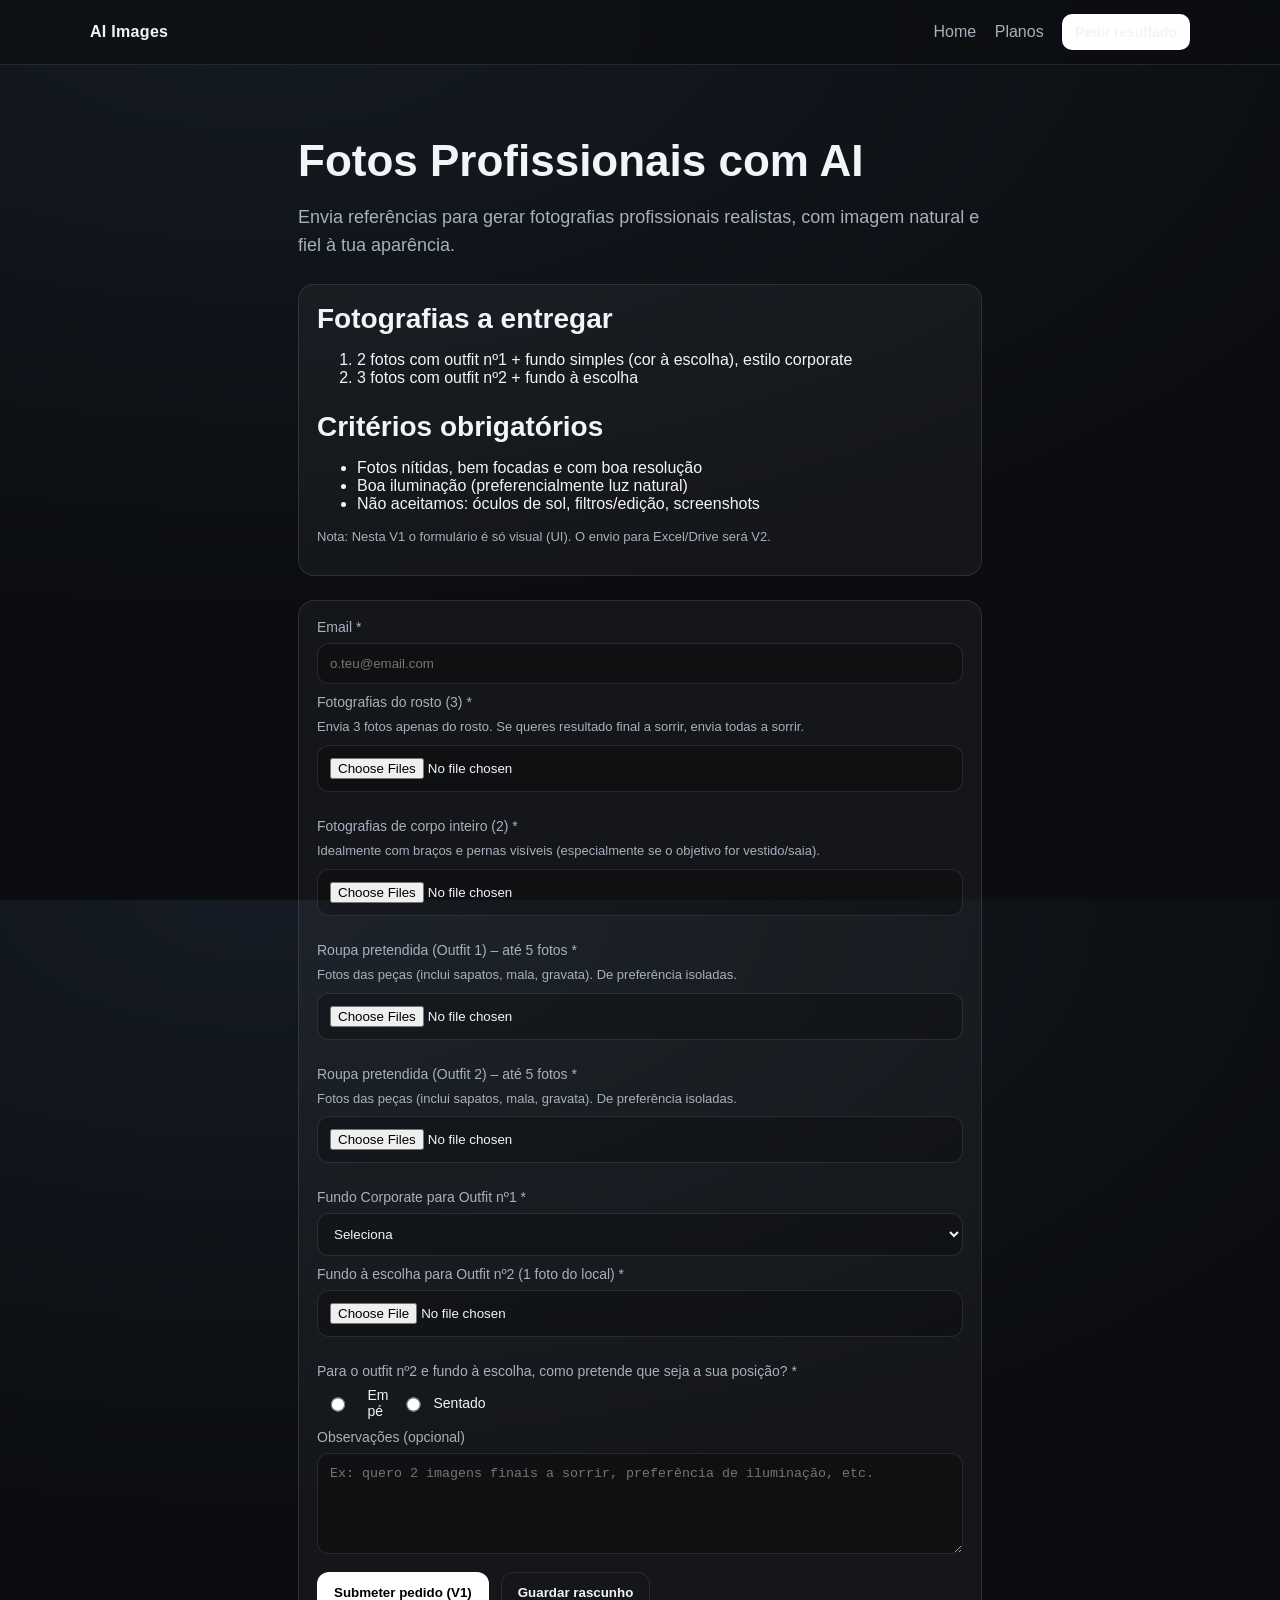
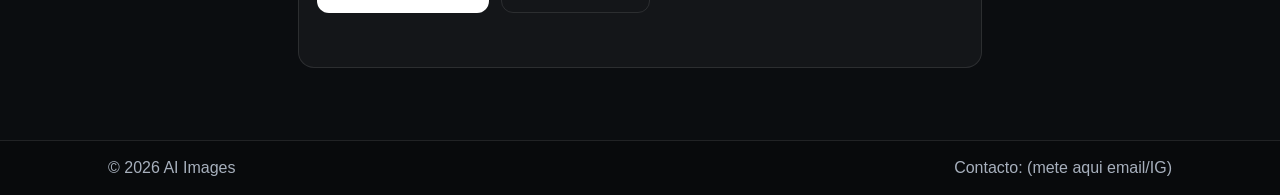
==== form.html @ acca4130 "V1 (UI/UX)" ====
<!DOCTYPE html>
<html lang="pt">
<head>
  <meta charset="UTF-8" />
  <meta name="viewport" content="width=device-width, initial-scale=1"/>
  <title>Pedir Fotografias Profissionais com AI</title>
  <link rel="stylesheet" href="style.css"/>
</head>
<body>

<header class="topbar">
  <div class="container topbar-inner">
    <a class="brand" href="index.html">AI Images</a>
    <nav class="nav">
      <a href="index.html">Home</a>
      <a href="venda.html">Planos</a>
      <a class="btn small" href="form.html" aria-current="page">Pedir resultado</a>
    </nav>
  </div>
</header>

<main class="section">
  <div class="container form-container">

    <h1>Fotos Profissionais com AI</h1>
    <p class="lead">
      Envia referências para gerar fotografias profissionais realistas, com imagem natural e fiel à tua aparência.
    </p>

    <div class="card mt">
      <h2>Fotografias a entregar</h2>
      <ol>
        <li>2 fotos com outfit nº1 + fundo simples (cor à escolha), estilo corporate</li>
        <li>3 fotos com outfit nº2 + fundo à escolha</li>
      </ol>

      <h2 class="mt">Critérios obrigatórios</h2>
      <ul>
        <li>Fotos nítidas, bem focadas e com boa resolução</li>
        <li>Boa iluminação (preferencialmente luz natural)</li>
        <li>Não aceitamos: óculos de sol, filtros/edição, screenshots</li>
      </ul>

      <p class="muted small">
        Nota: Nesta V1 o formulário é só visual (UI). O envio para Excel/Drive será V2.
      </p>
    </div>

    <form id="leadForm" class="nice-form mt">
      <!-- Email -->
      <div class="field">
        <label for="email">Email *</label>
        <input id="email" name="email" type="email" placeholder="o.teu@email.com" required>
      </div>

      <!-- Rosto -->
      <div class="field">
        <label>Fotografias do rosto (3) *</label>
        <p class="hint">
          Envia 3 fotos apenas do rosto. Se queres resultado final a sorrir, envia todas a sorrir.
        </p>
        <input
          id="facePhotos"
          name="facePhotos"
          type="file"
          accept="image/*"
          multiple
          required
          data-min="3"
          data-max="5"
        >
        <div class="previews" id="facePreviews"></div>
      </div>

      <!-- Corpo inteiro -->
      <div class="field">
        <label>Fotografias de corpo inteiro (2) *</label>
        <p class="hint">
          Idealmente com braços e pernas visíveis (especialmente se o objetivo for vestido/saia).
        </p>
        <input
          id="fullBodyPhotos"
          name="fullBodyPhotos"
          type="file"
          accept="image/*"
          multiple
          required
          data-min="2"
          data-max="5"
        >
        <div class="previews" id="fullBodyPreviews"></div>
      </div>

      <!-- Outfit 1 -->
      <div class="field">
        <label>Roupa pretendida (Outfit 1) – até 5 fotos *</label>
        <p class="hint">Fotos das peças (inclui sapatos, mala, gravata). De preferência isoladas.</p>
        <input
          id="outfit1Photos"
          name="outfit1Photos"
          type="file"
          accept="image/*"
          multiple
          required
          data-min="1"
          data-max="5"
        >
        <div class="previews" id="outfit1Previews"></div>
      </div>

      <!-- Outfit 2 -->
      <div class="field">
        <label>Roupa pretendida (Outfit 2) – até 5 fotos *</label>
        <p class="hint">Fotos das peças (inclui sapatos, mala, gravata). De preferência isoladas.</p>
        <input
          id="outfit2Photos"
          name="outfit2Photos"
          type="file"
          accept="image/*"
          multiple
          required
          data-min="1"
          data-max="5"
        >
        <div class="previews" id="outfit2Previews"></div>
      </div>

      <!-- Fundo corporate -->
      <div class="field">
        <label>Fundo Corporate para Outfit nº1 *</label>
        <select id="bg1" name="bg1" required>
          <option value="" selected disabled>Seleciona</option>
          <option>Branco</option>
          <option>Preto</option>
          <option>Cinzento</option>
          <option>Beige</option>
        </select>
      </div>

      <!-- Fundo outfit 2 (1 foto) -->
      <div class="field">
        <label>Fundo à escolha para Outfit nº2 (1 foto do local) *</label>
        <input
          id="bg2Photo"
          name="bg2Photo"
          type="file"
          accept="image/*"
          required
          data-min="1"
          data-max="1"
        >
        <div class="previews" id="bg2Previews"></div>
      </div>

      <!-- Posição -->
      <div class="field">
        <label>Para o outfit nº2 e fundo à escolha, como pretende que seja a sua posição? *</label>
        <div class="radio-row">
          <label class="radio">
            <input type="radio" name="pose" value="Em pé" required>
            <span>Em pé</span>
          </label>
          <label class="radio">
            <input type="radio" name="pose" value="Sentado" required>
            <span>Sentado</span>
          </label>
        </div>
      </div>

      <!-- Observações -->
      <div class="field">
        <label for="notes">Observações (opcional)</label>
        <textarea id="notes" name="notes" rows="5" placeholder="Ex: quero 2 imagens finais a sorrir, preferência de iluminação, etc."></textarea>
      </div>

      <div class="actions">
        <button class="btn" type="submit">Submeter pedido (V1)</button>
        <button class="btn ghost" type="button" id="saveDraft">Guardar rascunho</button>
      </div>

      <p class="muted small" id="formMsg" aria-live="polite"></p>
    </form>

  </div>
</main>

<footer class="footer">
  <div class="container footer-inner">
    <span class="muted">© 2026 AI Images</span>
    <span class="muted">Contacto: (mete aqui email/IG)</span>
  </div>
</footer>

<script src="app.js"></script>
</body>
</html>
---- style.css ----
html, body {
  height: 100%;
}

body {
  min-height: 100vh;
  display: grid;
  grid-template-rows: auto 1fr auto; /* header | main | footer */
}

:root {
    --bg: #0b0d10;
    --card: #12161c;
    --text: #f2f4f8;
    --muted: #a7b0bd;
    --line: rgba(255, 255, 255, 0.10);
    --accent: #ffffff;
}

* {
    box-sizing: border-box;
}

body {
    margin: 0;
    font-family: Arial, sans-serif;
    background: radial-gradient(1200px 600px at 20% 0%, #151b24, var(--bg));
    color: var(--text);
}

.container {
    max-width: 1100px;
    margin: 0 auto;
    padding: 0 18px;
}

.section {
    padding: 72px 0;
}

.section.alt {
    background: rgba(255, 255, 255, 0.03);
    border-top: 1px solid var(--line);
    border-bottom: 1px solid var(--line);
}

.mt {
    margin-top: 24px;
}

.center {
    text-align: center;
}

.topbar {
    position: sticky;
    top: 0;
    backdrop-filter: blur(10px);
    background: rgba(11, 13, 16, 0.65);
    border-bottom: 1px solid var(--line);
    z-index: 10;
}

.topbar-inner {
    display: flex;
    align-items: center;
    justify-content: space-between;
    padding: 14px 0;
}

.brand {
    color: var(--text);
    text-decoration: none;
    font-weight: 700;
    letter-spacing: 0.3px;
}

.nav a {
    color: var(--muted);
    text-decoration: none;
    margin-left: 14px;
}

.nav a[aria-current="page"] {
    color: var(--text);
}

.hero {
        padding: 84px 0 54px;
    position: relative;
}

.hero::before {
    content: "";
    position: absolute;
    width: 600px;
    height: 600px;
    background: radial-gradient(circle, rgba(79, 70, 229, 0.3), transparent 60%);
    top: -200px;
    left: -200px;
    z-index: -1;
}

.hero-grid {
    display: grid;
    grid-template-columns: 1.1fr 0.9fr;
    gap: 24px;
    align-items: center;
}

@media (max-width: 900px) {
    .hero-grid {
        grid-template-columns: 1fr;
    }
}

h1 {
    font-size: 44px;
    line-height: 1.08;
    margin: 0 0 12px;
}

h2 {
    font-size: 28px;
    margin: 0 0 14px;
}

h3 {
    margin: 0 0 8px;
}

.lead {
    color: var(--muted);
    font-size: 18px;
    line-height: 1.6;
}

.muted {
    color: var(--muted);
}

.small {
    font-size: 13px;
}

.cta-row {
    display: flex;
    gap: 12px;
    margin: 18px 0;
    flex-wrap: wrap;
}

.btn {
    display: inline-block;
    padding: 12px 16px;
    border-radius: 12px;
    background: var(--accent);
    color: #000;
    text-decoration: none;
    font-weight: 700;
    border: 1px solid rgba(255, 255, 255, 0.2);
}

.btn.small {
    padding: 9px 12px;
    border-radius: 10px;
    font-size: 14px;
}

.btn.ghost {
    background: transparent;
    color: var(--text);
    border: 1px solid var(--line);
}

.bullets {
    margin: 16px 0 0;
    padding-left: 18px;
    color: var(--muted);
}

.cards {
    display: grid;
    grid-template-columns: repeat(3, 1fr);
    gap: 14px;
    margin-top: 16px;
}

@media (max-width: 900px) {
    .cards {
        grid-template-columns: 1fr;
    }
}

.card {
    background: rgba(255, 255, 255, 0.04);
    border: 1px solid var(--line);
    border-radius: 16px;
    padding: 18px;
}

.video-card {
    background: rgba(255, 255, 255, 0.04);
    border: 1px solid var(--line);
    border-radius: 16px;
    padding: 14px;
}

.video-wrap {
    position: relative;
    padding-top: 56.25%;
    border-radius: 12px;
    overflow: hidden;
    border: 1px solid var(--line);
}

.video-wrap iframe {
    position: absolute;
    inset: 0;
    width: 100%;
    height: 100%;
}

.pricing {
    display: grid;
    grid-template-columns: repeat(3, 1fr);
    gap: 14px;
    margin-top: 18px;
}

@media (max-width: 900px) {
    .pricing {
        grid-template-columns: 1fr;
    }
}

.price-card {
    position: relative;
    background: rgba(255, 255, 255, 0.04);
    border: 1px solid var(--line);
    border-radius: 16px;
    padding: 18px;
}

.price-card.featured {
    background: rgba(255, 255, 255, 0.07);
    border-color: rgba(255, 255, 255, 0.18);
}

.badge {
    position: absolute;
    top: 14px;
    right: 14px;
    font-size: 12px;
    color: #000;
    background: var(--accent);
    padding: 6px 10px;
    border-radius: 999px;
    font-weight: 700;
}

.price {
    font-size: 26px;
    font-weight: 800;
    margin: 8px 0 10px;
}

.form-container {
    max-width: 720px;
}

.nice-form {
    display: flex;
    flex-direction: column;
    gap: 10px;
    background: rgba(255, 255, 255, 0.04);
    border: 1px solid var(--line);
    border-radius: 16px;
    padding: 18px;
}

label {
    color: var(--muted);
    font-size: 14px;
}

input,
textarea {
    width: 100%;
    background: rgba(0, 0, 0, 0.25);
    border: 1px solid var(--line);
    border-radius: 12px;
    padding: 12px;
    color: var(--text);
    outline: none;
}

input:focus,
textarea:focus {
    border-color: rgba(255, 255, 255, 0.25);
}

.footer {
    border-top: 1px solid var(--line);
    padding: 18px 0;
    background: rgba(0, 0, 0, 0.25);
}

.footer-inner {
    display: flex;
    justify-content: space-between;
    gap: 12px;
    flex-wrap: wrap;
}

.field { display: flex; flex-direction: column; gap: 8px; }
.hint { margin: 0; color: var(--muted); font-size: 13px; line-height: 1.45; }

select {
  width: 100%;
  background: rgba(0,0,0,0.25);
  border: 1px solid var(--line);
  border-radius: 12px;
  padding: 12px;
  color: var(--text);
  outline: none;
}

.previews {
  display: grid;
  grid-template-columns: repeat(5, 1fr);
  gap: 10px;
  margin-top: 8px;
}
@media (max-width: 900px) {
  .previews { grid-template-columns: repeat(3, 1fr); }
}

.preview {
  border: 1px solid var(--line);
  border-radius: 12px;
  overflow: hidden;
  background: rgba(255,255,255,0.03);
}
.preview img {
  width: 100%;
  height: 110px;
  object-fit: cover;
  display: block;
}

.radio-row { display: flex; gap: 14px; flex-wrap: wrap; }
.radio { display: flex; align-items: center; gap: 10px; color: var(--text); }
.radio input { transform: scale(1.1); }

.actions { display: flex; gap: 12px; flex-wrap: wrap; margin-top: 8px; }
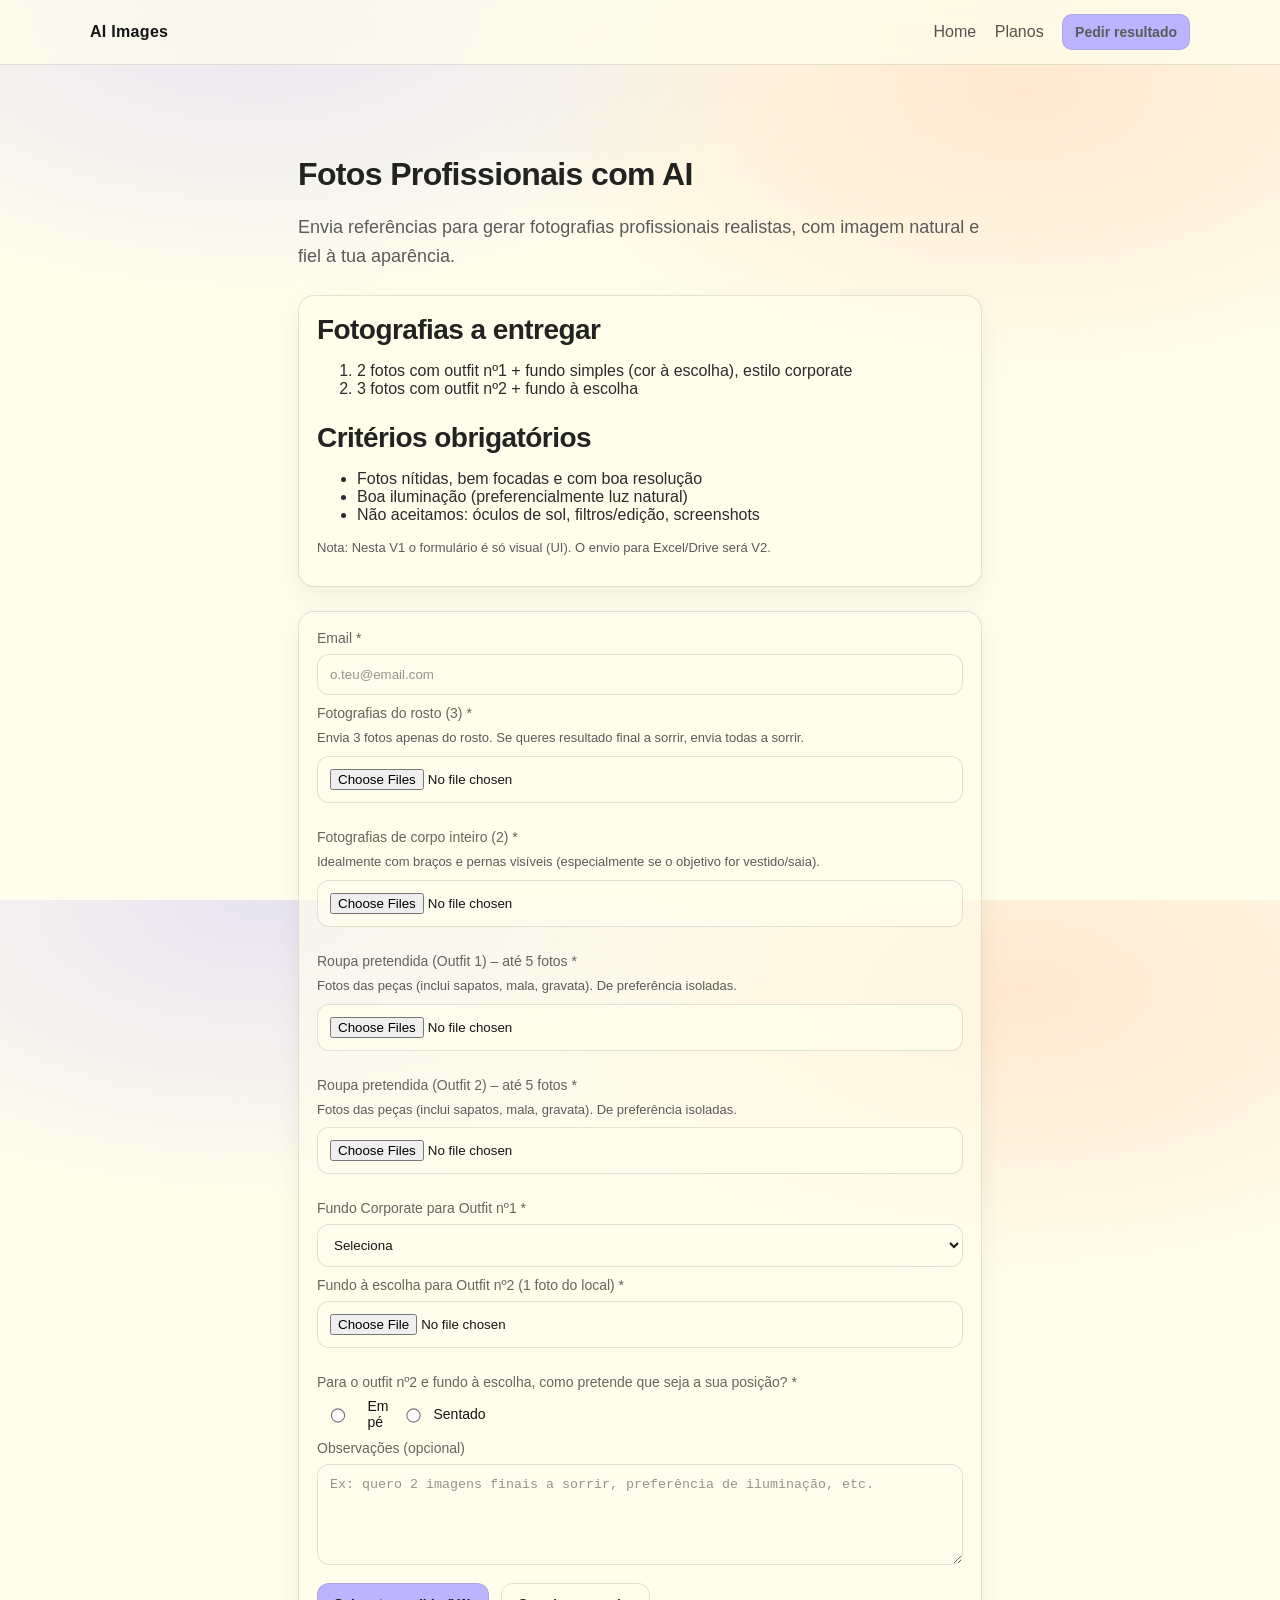
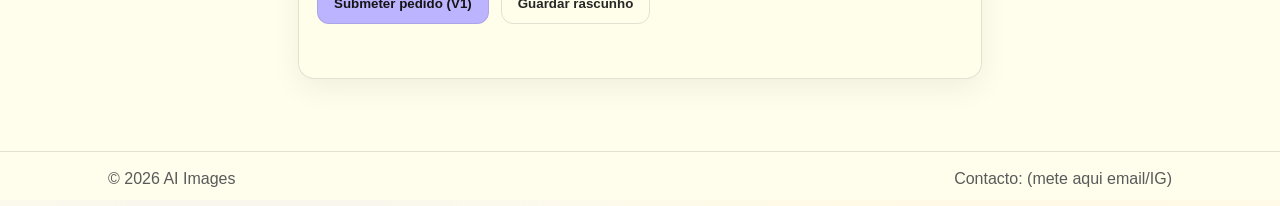
==== commit c96f4291: "V2 (Conexão Sheets)" ====
--- a/form.html
+++ b/form.html
@@ -66,7 +66,7 @@
           accept="image/*"
           multiple
           required
-          data-min="3"
+          data-min="1"
           data-max="5"
         >
         <div class="previews" id="facePreviews"></div>
@@ -85,7 +85,7 @@
           accept="image/*"
           multiple
           required
-          data-min="2"
+          data-min="1"
           data-max="5"
         >
         <div class="previews" id="fullBodyPreviews"></div>
--- a/style.css
+++ b/style.css
@@ -4,6 +4,7 @@
 
 body {
   min-height: 100vh;
+  
   display: grid;
   grid-template-rows: auto 1fr auto; /* header | main | footer */
 }
@@ -114,11 +115,8 @@
     }
 }
 
-h1 {
-    font-size: 44px;
-    line-height: 1.08;
-    margin: 0 0 12px;
-}
+h1{ font-weight: 800; line-height: 1.05; }
+.lead{ line-height: 1.65; }
 
 h2 {
     font-size: 28px;
@@ -353,4 +351,161 @@
 .radio { display: flex; align-items: center; gap: 10px; color: var(--text); }
 .radio input { transform: scale(1.1); }
 
-.actions { display: flex; gap: 12px; flex-wrap: wrap; margin-top: 8px; }+.actions { display: flex; gap: 12px; flex-wrap: wrap; margin-top: 8px; }
+
+/* ===========================
+   PALETTE OVERRIDE (V1)
+   Colar no FIM do style.css
+   =========================== */
+
+:root{
+  --bg: #FFFEEC;          /* Ivory */
+  --card: rgba(20,20,20,0.04);
+  --text: #141414;        /* Night */
+  --muted: rgba(20,20,20,0.65);
+  --line: rgba(20,20,20,0.12);
+
+  --accent: #BCB4FF;      /* Periwinkle (CTA principal) */
+  --accent-2: #E9FC87;    /* Lemon (badges/destaques) */
+  --accent-3: #FFBE98;    /* Peach (hover/realces suaves) */
+}
+
+/* Base */
+html, body { height: 100%; }
+
+body{
+  color: var(--text);
+  background: radial-gradient(900px 500px at 20% 0%, rgba(188,180,255,0.35), transparent 60%),
+              radial-gradient(900px 500px at 80% 10%, rgba(255,190,152,0.35), transparent 60%),
+              var(--bg);
+}
+
+/* Header (mantém sticky, mas mais leve) */
+.topbar{
+  background: rgba(255,254,236,0.72);
+  border-bottom: 1px solid var(--line);
+  backdrop-filter: blur(10px);
+}
+.brand{ color: var(--text); }
+.nav a{ color: rgba(20,20,20,0.75); }
+.nav a:hover{ color: var(--text); }
+.nav a[aria-current="page"]{ color: var(--text); font-weight: 700; }
+
+/* Secções / cards */
+.section.alt{
+  background: rgba(255,190,152,0.25); /* Peach suave */
+  border-top: 1px solid var(--line);
+  border-bottom: 1px solid var(--line);
+}
+
+.card,
+.video-card,
+.price-card,
+.nice-form{
+  background: rgba(255,254,236,0.60);
+  border: 1px solid var(--line);
+  box-shadow: 0 10px 30px rgba(20,20,20,0.06);
+}
+
+/* Títulos e texto */
+.lead{ color: var(--muted); }
+.muted{ color: var(--muted); }
+
+/* Botões */
+.btn{
+  background: var(--accent);   /* Periwinkle */
+  color: var(--text);
+  border: 1px solid rgba(20,20,20,0.10);
+}
+.btn:hover{
+  background: var(--accent-3); /* Peach no hover */
+}
+
+.btn.ghost{
+  background: transparent;
+  color: var(--text);
+  border: 1px solid var(--line);
+}
+.btn.ghost:hover{
+  background: rgba(188,180,255,0.18); /* Periwinkle suave */
+}
+
+/* Inputs */
+input, textarea, select{
+  background: rgba(255,254,236,0.75);
+  color: var(--text);
+  border: 1px solid var(--line);
+}
+input::placeholder, textarea::placeholder{
+  color: rgba(20,20,20,0.45);
+}
+input:focus, textarea:focus, select:focus{
+  border-color: rgba(188,180,255,0.85);
+  box-shadow: 0 0 0 4px rgba(188,180,255,0.25);
+}
+
+/* Badge "Mais escolhido" */
+.badge{
+  background: var(--accent-2); /* Lemon */
+  color: var(--text);
+  border: 1px solid rgba(20,20,20,0.10);
+}
+
+/* Vídeo frame */
+.video-wrap{
+  border: 1px solid var(--line);
+  background: rgba(255,254,236,0.50);
+}
+
+/* Footer */
+.footer{
+  background: rgba(255,254,236,0.70);
+  border-top: 1px solid var(--line);
+}
+
+/* ===== Typography & contrast fix (colar no fim) ===== */
+:root{
+  --ink: #141414;         /* Night */
+  --body: #2B2B2B;        /* texto principal mais suave */
+  --sub: #5A5A5A;         /* texto secundário */
+  --link: #5A54D6;        /* periwinkle mais escuro p/ links */
+}
+
+/* Texto geral */
+body{ color: var(--body); }
+
+/* Títulos mais “premium” */
+h1, h2, h3{
+  color: rgba(20,20,20,0.94);
+  letter-spacing: -0.02em;
+}
+
+/* Parágrafos */
+p, li{ color: var(--body); }
+
+/* Textos “muted” (subtítulos, hints) */
+.lead, .muted, .hint, .small{
+  color: var(--sub) !important;
+}
+
+/* Links */
+a{ color: var(--link); }
+a:hover{ color: #141414; }
+
+/* Ajuste específico para nav (para não ficar lavado) */
+.nav a{
+  color: rgba(20,20,20,0.72);
+}
+.nav a:hover{
+  color: rgba(20,20,20,0.94);
+}
+
+/* Botão ghost: texto mais forte */
+.btn.ghost{
+  color: rgba(20,20,20,0.92);
+}
+
+/* Botões: deixa o texto ligeiramente mais pesado */
+.btn{
+  font-weight: 700;
+}
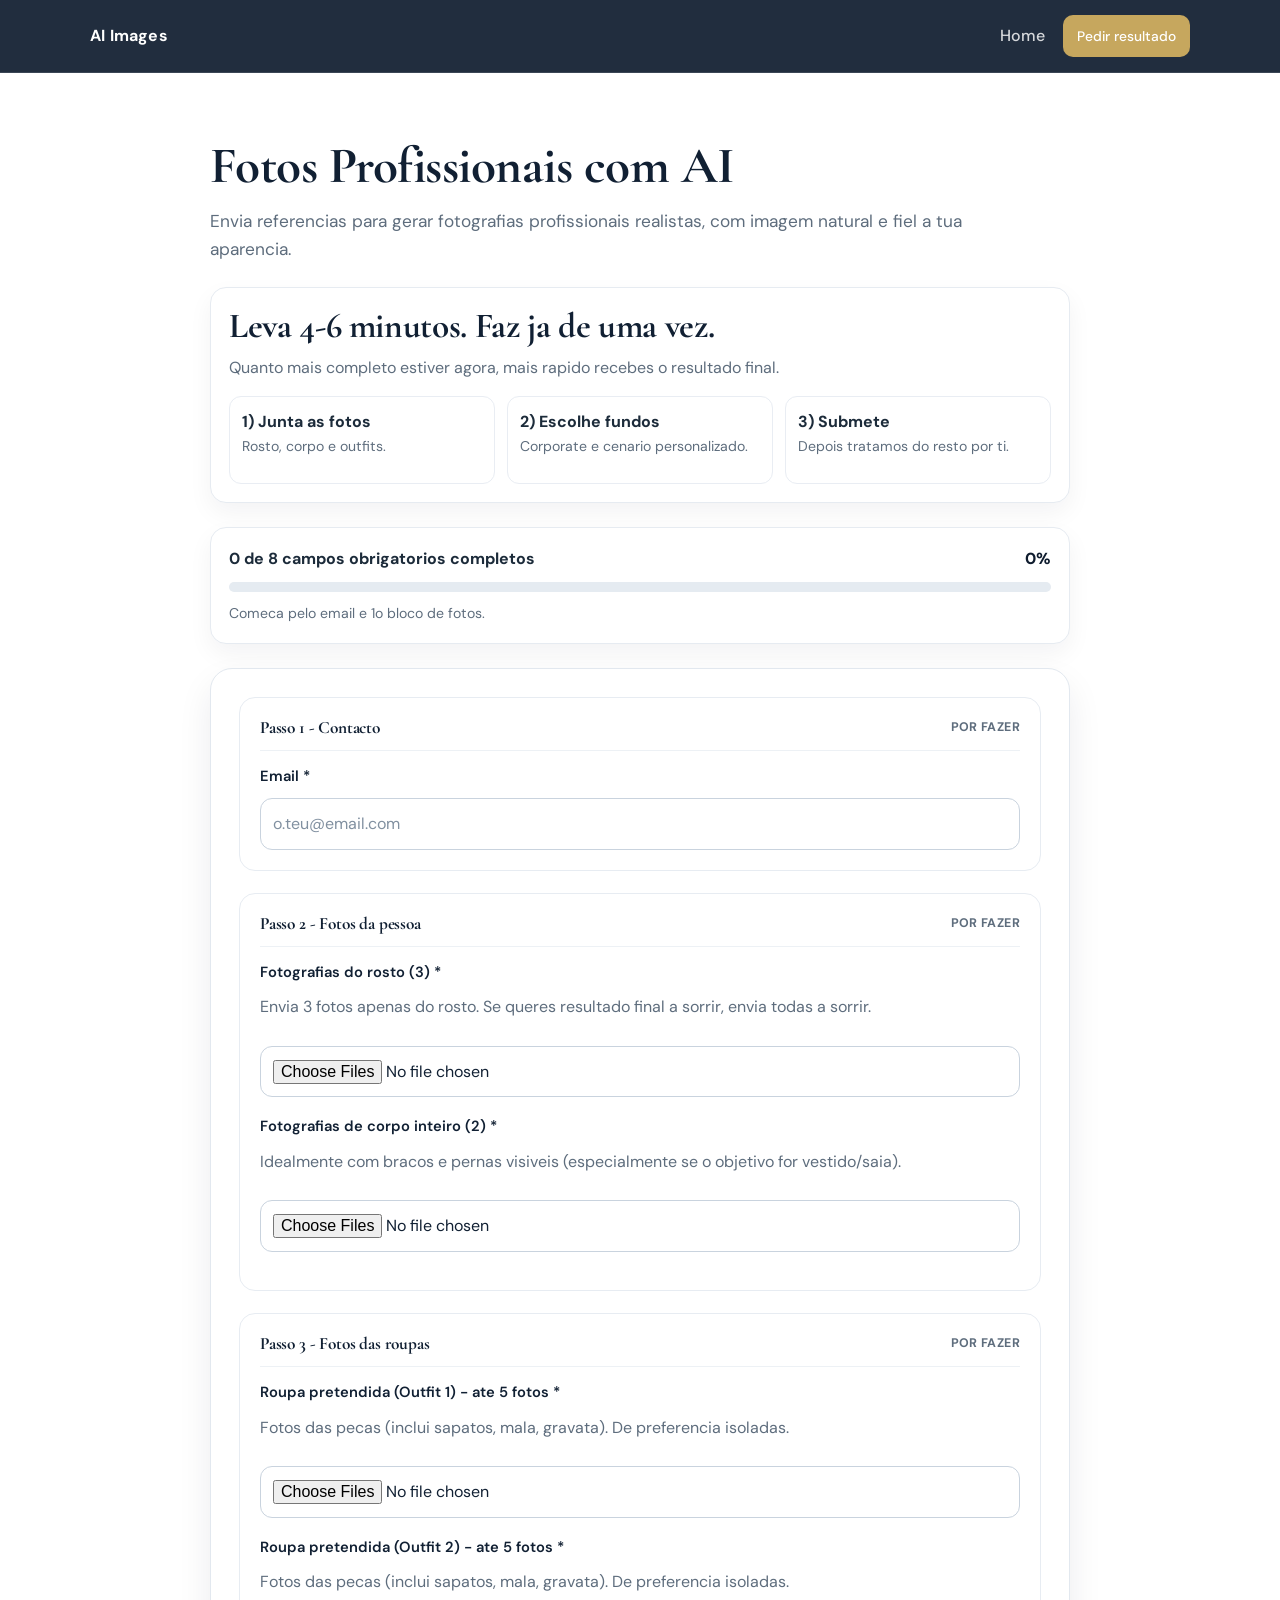
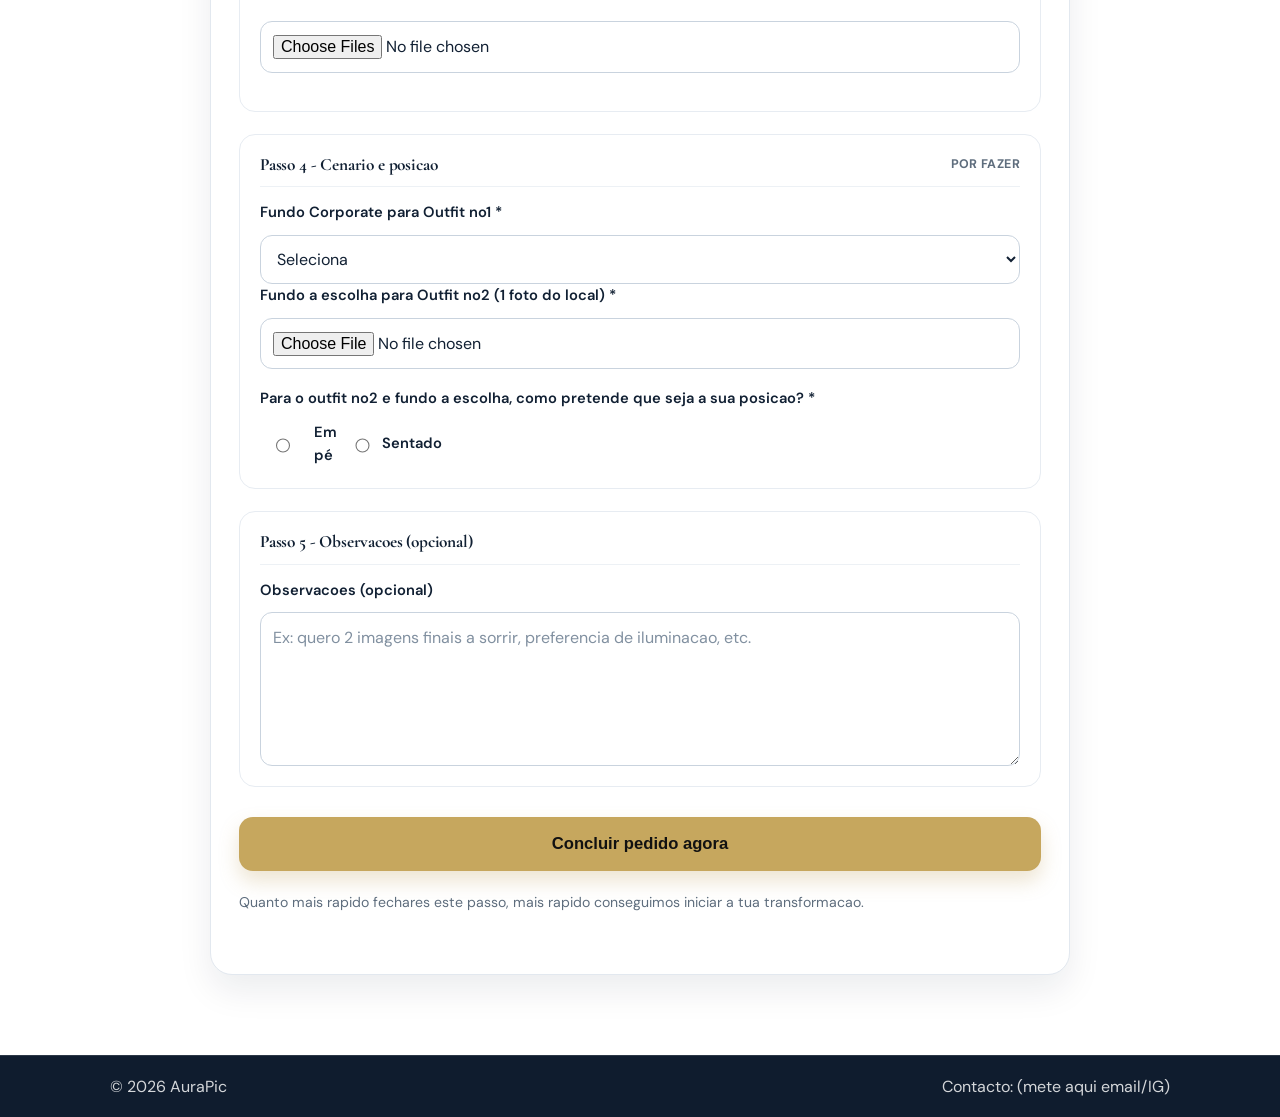
==== commit 4e046ca3: "Algumas alterações no forms" ====
--- a/form.html
+++ b/form.html
@@ -1,4 +1,4 @@
-<!DOCTYPE html>
+﻿<!DOCTYPE html>
 <html lang="pt">
 <head>
   <meta charset="UTF-8" />
@@ -6,14 +6,13 @@
   <title>Pedir Fotografias Profissionais com AI</title>
   <link rel="stylesheet" href="style.css"/>
 </head>
-<body>
+<body class="form-page">
 
 <header class="topbar">
   <div class="container topbar-inner">
     <a class="brand" href="index.html">AI Images</a>
     <nav class="nav">
       <a href="index.html">Home</a>
-      <a href="venda.html">Planos</a>
       <a class="btn small" href="form.html" aria-current="page">Pedir resultado</a>
     </nav>
   </div>
@@ -24,159 +23,196 @@
 
     <h1>Fotos Profissionais com AI</h1>
     <p class="lead">
-      Envia referências para gerar fotografias profissionais realistas, com imagem natural e fiel à tua aparência.
+      Envia referencias para gerar fotografias profissionais realistas, com imagem natural e fiel a tua aparencia.
     </p>
 
-    <div class="card mt">
-      <h2>Fotografias a entregar</h2>
-      <ol>
-        <li>2 fotos com outfit nº1 + fundo simples (cor à escolha), estilo corporate</li>
-        <li>3 fotos com outfit nº2 + fundo à escolha</li>
-      </ol>
-
-      <h2 class="mt">Critérios obrigatórios</h2>
-      <ul>
-        <li>Fotos nítidas, bem focadas e com boa resolução</li>
-        <li>Boa iluminação (preferencialmente luz natural)</li>
-        <li>Não aceitamos: óculos de sol, filtros/edição, screenshots</li>
-      </ul>
-
-      <p class="muted small">
-        Nota: Nesta V1 o formulário é só visual (UI). O envio para Excel/Drive será V2.
+    <div class="card mt quick-start">
+      <h2>Leva 4-6 minutos. Faz ja de uma vez.</h2>
+      <p class="muted">Quanto mais completo estiver agora, mais rapido recebes o resultado final.</p>
+      <div class="quick-start-grid">
+        <div>
+          <strong>1) Junta as fotos</strong>
+          <p class="muted small">Rosto, corpo e outfits.</p>
+        </div>
+        <div>
+          <strong>2) Escolhe fundos</strong>
+          <p class="muted small">Corporate e cenario personalizado.</p>
+        </div>
+        <div>
+          <strong>3) Submete</strong>
+          <p class="muted small">Depois tratamos do resto por ti.</p>
+        </div>
+      </div>
+    </div>
+
+    <div class="card mt progress-card" id="formProgressCard" aria-live="polite">
+      <div class="progress-head">
+        <strong id="progressText">0 de 8 campos obrigatorios completos</strong>
+        <span id="progressPct">0%</span>
+      </div>
+      <div class="progress-track" role="progressbar" aria-valuemin="0" aria-valuemax="100" aria-valuenow="0">
+        <div id="progressFill" class="progress-fill"></div>
+      </div>
+      <p class="muted small" id="progressHint">Comeca pelo email e 1o bloco de fotos.</p>
+    </div>
+
+    <form id="leadForm" class="nice-form mt">
+      <div class="step-card" data-step data-required-keys="email">
+        <div class="step-head">
+          <h3>Passo 1 - Contacto</h3>
+          <span class="step-state">Por fazer</span>
+        </div>
+        <div class="field">
+          <label for="email">Email *</label>
+          <input id="email" name="email" type="email" placeholder="o.teu@email.com" required>
+        </div>
+      </div>
+
+      <div class="step-card" data-step data-required-keys="facePhotos,fullBodyPhotos">
+        <div class="step-head">
+          <h3>Passo 2 - Fotos da pessoa</h3>
+          <span class="step-state">Por fazer</span>
+        </div>
+
+        <div class="field">
+          <label>Fotografias do rosto (3) *</label>
+          <p class="hint">
+            Envia 3 fotos apenas do rosto. Se queres resultado final a sorrir, envia todas a sorrir.
+          </p>
+          <input
+            id="facePhotos"
+            name="facePhotos"
+            type="file"
+            accept="image/*"
+            multiple
+            required
+            data-min="1"
+            data-max="5"
+          >
+          <div class="previews" id="facePreviews"></div>
+        </div>
+
+        <div class="field">
+          <label>Fotografias de corpo inteiro (2) *</label>
+          <p class="hint">
+            Idealmente com bracos e pernas visiveis (especialmente se o objetivo for vestido/saia).
+          </p>
+          <input
+            id="fullBodyPhotos"
+            name="fullBodyPhotos"
+            type="file"
+            accept="image/*"
+            multiple
+            required
+            data-min="1"
+            data-max="5"
+          >
+          <div class="previews" id="fullBodyPreviews"></div>
+        </div>
+      </div>
+
+      <div class="step-card" data-step data-required-keys="outfit1Photos,outfit2Photos">
+        <div class="step-head">
+          <h3>Passo 3 - Fotos das roupas</h3>
+          <span class="step-state">Por fazer</span>
+        </div>
+
+        <div class="field">
+          <label>Roupa pretendida (Outfit 1) - ate 5 fotos *</label>
+          <p class="hint">Fotos das pecas (inclui sapatos, mala, gravata). De preferencia isoladas.</p>
+          <input
+            id="outfit1Photos"
+            name="outfit1Photos"
+            type="file"
+            accept="image/*"
+            multiple
+            required
+            data-min="1"
+            data-max="5"
+          >
+          <div class="previews" id="outfit1Previews"></div>
+        </div>
+
+        <div class="field">
+          <label>Roupa pretendida (Outfit 2) - ate 5 fotos *</label>
+          <p class="hint">Fotos das pecas (inclui sapatos, mala, gravata). De preferencia isoladas.</p>
+          <input
+            id="outfit2Photos"
+            name="outfit2Photos"
+            type="file"
+            accept="image/*"
+            multiple
+            required
+            data-min="1"
+            data-max="5"
+          >
+          <div class="previews" id="outfit2Previews"></div>
+        </div>
+      </div>
+
+      <div class="step-card" data-step data-required-keys="bg1,bg2Photo,pose">
+        <div class="step-head">
+          <h3>Passo 4 - Cenario e posicao</h3>
+          <span class="step-state">Por fazer</span>
+        </div>
+
+        <div class="field">
+          <label>Fundo Corporate para Outfit no1 *</label>
+          <select id="bg1" name="bg1" required>
+            <option value="" selected disabled>Seleciona</option>
+            <option>Branco</option>
+            <option>Preto</option>
+            <option>Cinzento</option>
+            <option>Beige</option>
+          </select>
+        </div>
+
+        <div class="field">
+          <label>Fundo a escolha para Outfit no2 (1 foto do local) *</label>
+          <input
+            id="bg2Photo"
+            name="bg2Photo"
+            type="file"
+            accept="image/*"
+            required
+            data-min="1"
+            data-max="1"
+          >
+          <div class="previews" id="bg2Previews"></div>
+        </div>
+
+        <div class="field">
+          <label>Para o outfit no2 e fundo a escolha, como pretende que seja a sua posicao? *</label>
+          <div class="radio-row">
+            <label class="radio">
+              <input type="radio" name="pose" value="Em pe" required>
+              <span>Em pé</span>
+            </label>
+            <label class="radio">
+              <input type="radio" name="pose" value="Sentado" required>
+              <span>Sentado</span>
+            </label>
+          </div>
+        </div>
+      </div>
+
+      <div class="step-card" data-step data-required-keys="">
+        <div class="step-head">
+          <h3>Passo 5 - Observacoes (opcional)</h3>
+        </div>
+        <div class="field">
+          <label for="notes">Observacoes (opcional)</label>
+          <textarea id="notes" name="notes" rows="5" placeholder="Ex: quero 2 imagens finais a sorrir, preferencia de iluminacao, etc."></textarea>
+        </div>
+      </div>
+
+      <div class="actions">
+        <button class="btn btn-submit" type="submit">Concluir pedido agora</button>
+      </div>
+
+      <p class="muted small anti-lazy-note">
+        Quanto mais rapido fechares este passo, mais rapido conseguimos iniciar a tua transformacao.
       </p>
-    </div>
-
-    <form id="leadForm" class="nice-form mt">
-      <!-- Email -->
-      <div class="field">
-        <label for="email">Email *</label>
-        <input id="email" name="email" type="email" placeholder="o.teu@email.com" required>
-      </div>
-
-      <!-- Rosto -->
-      <div class="field">
-        <label>Fotografias do rosto (3) *</label>
-        <p class="hint">
-          Envia 3 fotos apenas do rosto. Se queres resultado final a sorrir, envia todas a sorrir.
-        </p>
-        <input
-          id="facePhotos"
-          name="facePhotos"
-          type="file"
-          accept="image/*"
-          multiple
-          required
-          data-min="1"
-          data-max="5"
-        >
-        <div class="previews" id="facePreviews"></div>
-      </div>
-
-      <!-- Corpo inteiro -->
-      <div class="field">
-        <label>Fotografias de corpo inteiro (2) *</label>
-        <p class="hint">
-          Idealmente com braços e pernas visíveis (especialmente se o objetivo for vestido/saia).
-        </p>
-        <input
-          id="fullBodyPhotos"
-          name="fullBodyPhotos"
-          type="file"
-          accept="image/*"
-          multiple
-          required
-          data-min="1"
-          data-max="5"
-        >
-        <div class="previews" id="fullBodyPreviews"></div>
-      </div>
-
-      <!-- Outfit 1 -->
-      <div class="field">
-        <label>Roupa pretendida (Outfit 1) – até 5 fotos *</label>
-        <p class="hint">Fotos das peças (inclui sapatos, mala, gravata). De preferência isoladas.</p>
-        <input
-          id="outfit1Photos"
-          name="outfit1Photos"
-          type="file"
-          accept="image/*"
-          multiple
-          required
-          data-min="1"
-          data-max="5"
-        >
-        <div class="previews" id="outfit1Previews"></div>
-      </div>
-
-      <!-- Outfit 2 -->
-      <div class="field">
-        <label>Roupa pretendida (Outfit 2) – até 5 fotos *</label>
-        <p class="hint">Fotos das peças (inclui sapatos, mala, gravata). De preferência isoladas.</p>
-        <input
-          id="outfit2Photos"
-          name="outfit2Photos"
-          type="file"
-          accept="image/*"
-          multiple
-          required
-          data-min="1"
-          data-max="5"
-        >
-        <div class="previews" id="outfit2Previews"></div>
-      </div>
-
-      <!-- Fundo corporate -->
-      <div class="field">
-        <label>Fundo Corporate para Outfit nº1 *</label>
-        <select id="bg1" name="bg1" required>
-          <option value="" selected disabled>Seleciona</option>
-          <option>Branco</option>
-          <option>Preto</option>
-          <option>Cinzento</option>
-          <option>Beige</option>
-        </select>
-      </div>
-
-      <!-- Fundo outfit 2 (1 foto) -->
-      <div class="field">
-        <label>Fundo à escolha para Outfit nº2 (1 foto do local) *</label>
-        <input
-          id="bg2Photo"
-          name="bg2Photo"
-          type="file"
-          accept="image/*"
-          required
-          data-min="1"
-          data-max="1"
-        >
-        <div class="previews" id="bg2Previews"></div>
-      </div>
-
-      <!-- Posição -->
-      <div class="field">
-        <label>Para o outfit nº2 e fundo à escolha, como pretende que seja a sua posição? *</label>
-        <div class="radio-row">
-          <label class="radio">
-            <input type="radio" name="pose" value="Em pé" required>
-            <span>Em pé</span>
-          </label>
-          <label class="radio">
-            <input type="radio" name="pose" value="Sentado" required>
-            <span>Sentado</span>
-          </label>
-        </div>
-      </div>
-
-      <!-- Observações -->
-      <div class="field">
-        <label for="notes">Observações (opcional)</label>
-        <textarea id="notes" name="notes" rows="5" placeholder="Ex: quero 2 imagens finais a sorrir, preferência de iluminação, etc."></textarea>
-      </div>
-
-      <div class="actions">
-        <button class="btn" type="submit">Submeter pedido (V1)</button>
-        <button class="btn ghost" type="button" id="saveDraft">Guardar rascunho</button>
-      </div>
 
       <p class="muted small" id="formMsg" aria-live="polite"></p>
     </form>
@@ -186,11 +222,11 @@
 
 <footer class="footer">
   <div class="container footer-inner">
-    <span class="muted">© 2026 AI Images</span>
+    <span class="muted">&copy; 2026 AuraPic</span>
     <span class="muted">Contacto: (mete aqui email/IG)</span>
   </div>
 </footer>
 
 <script src="app.js"></script>
 </body>
-</html>+</html>
--- a/style.css
+++ b/style.css
@@ -1,327 +1,409 @@
-html, body {
+﻿@import url("https://fonts.googleapis.com/css2?family=DM+Sans:wght@400;500;700;800&family=Cormorant+Garamond:wght@600;700&display=swap");
+
+:root {
+  --navy-900: #0F1C2E;
+  --navy-800: #13243A;
+  --navy-700: #1D3655;
+
+  --gold-500: #C6A75E;
+  --gold-600: #B8974F;
+
+  --white: #FFFFFF;
+  --off-white: #F8F8F6;
+  --ink: #112033;
+  --text: #1C2B3A;
+  --muted: #5E6D7D;
+  --line: #D9E0E7;
+
+  --radius-lg: 16px;
+  --radius-md: 12px;
+  --shadow-soft: 0 12px 30px rgba(15, 28, 46, 0.08);
+}
+
+* {
+  box-sizing: border-box;
+}
+
+html,
+body {
   height: 100%;
 }
 
 body {
   min-height: 100vh;
-  
+  margin: 0;
   display: grid;
-  grid-template-rows: auto 1fr auto; /* header | main | footer */
-}
-
-:root {
-    --bg: #0b0d10;
-    --card: #12161c;
-    --text: #f2f4f8;
-    --muted: #a7b0bd;
-    --line: rgba(255, 255, 255, 0.10);
-    --accent: #ffffff;
-}
-
-* {
-    box-sizing: border-box;
-}
-
-body {
-    margin: 0;
-    font-family: Arial, sans-serif;
-    background: radial-gradient(1200px 600px at 20% 0%, #151b24, var(--bg));
-    color: var(--text);
+  grid-template-rows: auto 1fr auto;
+  font-family: "DM Sans", "Segoe UI", sans-serif;
+  color: var(--text);
+  background: var(--white);
+  line-height: 1.6;
+}
+
+h1,
+h2,
+h3 {
+  margin: 0 0 12px;
+  color: var(--ink);
+  font-family: "Cormorant Garamond", Georgia, serif;
+  font-weight: 700;
+  letter-spacing: -0.01em;
+  line-height: 1.15;
+}
+
+h1 {
+  font-size: clamp(2rem, 4vw, 3.4rem);
+}
+
+h2 {
+  font-size: clamp(1.6rem, 3vw, 2.2rem);
+}
+
+h3 {
+  font-size: 1.2rem;
+}
+
+p,
+li {
+  margin-top: 0;
+}
+
+a {
+  color: inherit;
 }
 
 .container {
-    max-width: 1100px;
-    margin: 0 auto;
-    padding: 0 18px;
+  max-width: 1100px;
+  margin: 0 auto;
+  padding: 0 20px;
 }
 
 .section {
-    padding: 72px 0;
+  padding: 78px 0;
+  background: var(--white);
 }
 
 .section.alt {
-    background: rgba(255, 255, 255, 0.03);
-    border-top: 1px solid var(--line);
-    border-bottom: 1px solid var(--line);
+  background: linear-gradient(180deg, #F3F7FC 0%, #EEF3F9 100%);
+  border-top: 1px solid var(--line);
+  border-bottom: 1px solid var(--line);
 }
 
 .mt {
-    margin-top: 24px;
+  margin-top: 24px;
 }
 
 .center {
-    text-align: center;
+  text-align: center;
 }
 
 .topbar {
-    position: sticky;
-    top: 0;
-    backdrop-filter: blur(10px);
-    background: rgba(11, 13, 16, 0.65);
-    border-bottom: 1px solid var(--line);
-    z-index: 10;
+  position: sticky;
+  top: 0;
+  z-index: 50;
+  backdrop-filter: blur(8px);
+  background: rgba(15, 28, 46, 0.92);
+  border-bottom: 1px solid rgba(255, 255, 255, 0.12);
 }
 
 .topbar-inner {
-    display: flex;
-    align-items: center;
-    justify-content: space-between;
-    padding: 14px 0;
+  display: flex;
+  align-items: center;
+  justify-content: space-between;
+  padding: 15px 0;
 }
 
 .brand {
-    color: var(--text);
-    text-decoration: none;
-    font-weight: 700;
-    letter-spacing: 0.3px;
+  text-decoration: none;
+  font-weight: 700;
+  color: var(--white);
+  letter-spacing: 0.2px;
 }
 
 .nav a {
-    color: var(--muted);
-    text-decoration: none;
-    margin-left: 14px;
-}
-
+  text-decoration: none;
+  margin-left: 14px;
+  color: rgba(255, 255, 255, 0.82);
+  font-weight: 500;
+}
+
+.nav a:hover,
 .nav a[aria-current="page"] {
-    color: var(--text);
+  color: var(--white);
 }
 
 .hero {
-        padding: 84px 0 54px;
-    position: relative;
-}
-
-.hero::before {
-    content: "";
-    position: absolute;
-    width: 600px;
-    height: 600px;
-    background: radial-gradient(circle, rgba(79, 70, 229, 0.3), transparent 60%);
-    top: -200px;
-    left: -200px;
-    z-index: -1;
-}
-
+  position: relative;
+  overflow: hidden;
+  min-height: 68vh;
+  padding: 90px 0 72px;
+  background: var(--navy-900);
+  color: var(--white);
+  display: flex;
+  align-items: center;
+}
+
+.hero::after {
+  content: "";
+  position: absolute;
+  inset: 0;
+  background: linear-gradient(105deg, rgba(15, 28, 46, 0.85), rgba(15, 28, 46, 0.6));
+  z-index: 2;
+  pointer-events: none;
+}
+
+.hero .bg-video {
+  position: absolute;
+  inset: 0;
+  width: 100%;
+  height: 100%;
+  object-fit: cover;
+  z-index: 0;
+}
+
+.hero .container,
 .hero-grid {
-    display: grid;
-    grid-template-columns: 1.1fr 0.9fr;
-    gap: 24px;
-    align-items: center;
+  position: relative;
+  z-index: 3;
+}
+
+.hero-grid {
+  display: grid;
+  grid-template-columns: 1.1fr 0.9fr;
+  gap: 28px;
+  align-items: center;
 }
 
 @media (max-width: 900px) {
-    .hero-grid {
-        grid-template-columns: 1fr;
-    }
-}
-
-h1{ font-weight: 800; line-height: 1.05; }
-.lead{ line-height: 1.65; }
-
-h2 {
-    font-size: 28px;
-    margin: 0 0 14px;
-}
-
-h3 {
-    margin: 0 0 8px;
+  .hero-grid {
+    grid-template-columns: 1fr;
+  }
+}
+
+.hero h1,
+.hero h2,
+.hero h3,
+.hero .lead,
+.hero .bullets,
+.hero .bullets li,
+.hero .muted {
+  color: var(--white);
 }
 
 .lead {
-    color: var(--muted);
-    font-size: 18px;
-    line-height: 1.6;
-}
-
-.muted {
-    color: var(--muted);
+  font-size: 1.08rem;
+  color: var(--muted);
+  max-width: 68ch;
 }
 
 .small {
-    font-size: 13px;
+  font-size: 0.88rem;
+}
+
+.muted,
+.hint {
+  color: var(--muted);
 }
 
 .cta-row {
-    display: flex;
-    gap: 12px;
-    margin: 18px 0;
-    flex-wrap: wrap;
+  display: flex;
+  gap: 12px;
+  margin: 20px 0;
+  flex-wrap: wrap;
 }
 
 .btn {
-    display: inline-block;
-    padding: 12px 16px;
-    border-radius: 12px;
-    background: var(--accent);
-    color: #000;
-    text-decoration: none;
-    font-weight: 700;
-    border: 1px solid rgba(255, 255, 255, 0.2);
+  display: inline-block;
+  border: 1px solid rgba(198, 167, 94, 0.55);
+  background: var(--gold-500);
+  color: #111111;
+  text-decoration: none;
+  font-weight: 700;
+  border-radius: var(--radius-md);
+  padding: 12px 18px;
+  transition: background-color 0.2s ease, transform 0.2s ease, box-shadow 0.2s ease;
+}
+
+.btn:hover {
+  background: var(--gold-600);
+  transform: translateY(-1px);
+  box-shadow: 0 8px 18px rgba(184, 151, 79, 0.28);
 }
 
 .btn.small {
-    padding: 9px 12px;
-    border-radius: 10px;
-    font-size: 14px;
+  font-size: 0.86rem;
+  padding: 9px 13px;
+  border-radius: 10px;
 }
 
 .btn.ghost {
-    background: transparent;
-    color: var(--text);
-    border: 1px solid var(--line);
+  background: transparent;
+  color: var(--white);
+  border: 1px solid rgba(255, 255, 255, 0.52);
+}
+
+.btn.ghost:hover {
+  background: rgba(255, 255, 255, 0.12);
+  box-shadow: none;
+}
+
+main > .section .btn.ghost,
+.section:not(.hero) .btn.ghost,
+main.section .btn.ghost {
+  color: var(--ink);
+  border-color: rgba(17, 32, 51, 0.35);
+}
+
+main > .section .btn.ghost:hover,
+.section:not(.hero) .btn.ghost:hover,
+main.section .btn.ghost:hover {
+  background: rgba(17, 32, 51, 0.08);
 }
 
 .bullets {
-    margin: 16px 0 0;
-    padding-left: 18px;
-    color: var(--muted);
+  margin: 16px 0 0;
+  padding-left: 20px;
+}
+
+.cards,
+.pricing {
+  display: grid;
+  gap: 14px;
 }
 
 .cards {
-    display: grid;
-    grid-template-columns: repeat(3, 1fr);
-    gap: 14px;
-    margin-top: 16px;
+  grid-template-columns: repeat(3, 1fr);
+  margin-top: 16px;
+}
+
+.pricing {
+  grid-template-columns: repeat(3, 1fr);
+  margin-top: 18px;
+  padding: 18px;
+  border-radius: var(--radius-lg);
+  background: linear-gradient(180deg, var(--navy-900), var(--navy-800));
+  border: 1px solid rgba(255, 255, 255, 0.08);
 }
 
 @media (max-width: 900px) {
-    .cards {
-        grid-template-columns: 1fr;
-    }
-}
-
-.card {
-    background: rgba(255, 255, 255, 0.04);
-    border: 1px solid var(--line);
-    border-radius: 16px;
-    padding: 18px;
-}
-
-.video-card {
-    background: rgba(255, 255, 255, 0.04);
-    border: 1px solid var(--line);
-    border-radius: 16px;
-    padding: 14px;
-}
-
-.video-wrap {
-    position: relative;
-    padding-top: 56.25%;
-    border-radius: 12px;
-    overflow: hidden;
-    border: 1px solid var(--line);
-}
-
-.video-wrap iframe {
-    position: absolute;
-    inset: 0;
-    width: 100%;
-    height: 100%;
-}
-
-.pricing {
-    display: grid;
-    grid-template-columns: repeat(3, 1fr);
-    gap: 14px;
-    margin-top: 18px;
-}
-
-@media (max-width: 900px) {
-    .pricing {
-        grid-template-columns: 1fr;
-    }
+  .cards,
+  .pricing {
+    grid-template-columns: 1fr;
+  }
+
+  .ba-grid {
+    grid-template-columns: 1fr;
+  }
+}
+
+.card,
+.video-card,
+.nice-form {
+  background: var(--off-white);
+  border: 1px solid var(--line);
+  border-radius: var(--radius-lg);
+  padding: 18px;
+  box-shadow: var(--shadow-soft);
 }
 
 .price-card {
-    position: relative;
-    background: rgba(255, 255, 255, 0.04);
-    border: 1px solid var(--line);
-    border-radius: 16px;
-    padding: 18px;
+  position: relative;
+  background: rgba(255, 255, 255, 0.98);
+  border: 1px solid rgba(255, 255, 255, 0.25);
+  border-radius: var(--radius-lg);
+  padding: 18px;
 }
 
 .price-card.featured {
-    background: rgba(255, 255, 255, 0.07);
-    border-color: rgba(255, 255, 255, 0.18);
+  border-color: rgba(198, 167, 94, 0.75);
+  box-shadow: 0 10px 22px rgba(198, 167, 94, 0.15);
+}
+
+.price-card h2,
+.price-card h3 {
+  color: var(--ink);
+}
+
+.price {
+  font-size: 1.75rem;
+  font-weight: 800;
+  color: var(--navy-900);
+  margin: 8px 0 10px;
 }
 
 .badge {
-    position: absolute;
-    top: 14px;
-    right: 14px;
-    font-size: 12px;
-    color: #000;
-    background: var(--accent);
-    padding: 6px 10px;
-    border-radius: 999px;
-    font-weight: 700;
-}
-
-.price {
-    font-size: 26px;
-    font-weight: 800;
-    margin: 8px 0 10px;
+  position: absolute;
+  top: 12px;
+  right: 12px;
+  background: var(--gold-500);
+  color: #111111;
+  border: 1px solid rgba(184, 151, 79, 0.5);
+  padding: 5px 10px;
+  border-radius: 999px;
+  font-size: 0.75rem;
+  font-weight: 700;
 }
 
 .form-container {
-    max-width: 720px;
+  max-width: 760px;
 }
 
 .nice-form {
-    display: flex;
-    flex-direction: column;
-    gap: 10px;
-    background: rgba(255, 255, 255, 0.04);
-    border: 1px solid var(--line);
-    border-radius: 16px;
-    padding: 18px;
+  display: flex;
+  flex-direction: column;
+  gap: 10px;
+}
+
+.field {
+  display: flex;
+  flex-direction: column;
+  gap: 8px;
 }
 
 label {
-    color: var(--muted);
-    font-size: 14px;
+  color: var(--ink);
+  font-size: 0.92rem;
+  font-weight: 600;
 }
 
 input,
-textarea {
-    width: 100%;
-    background: rgba(0, 0, 0, 0.25);
-    border: 1px solid var(--line);
-    border-radius: 12px;
-    padding: 12px;
-    color: var(--text);
-    outline: none;
-}
-
-input:focus,
-textarea:focus {
-    border-color: rgba(255, 255, 255, 0.25);
-}
-
-.footer {
-    border-top: 1px solid var(--line);
-    padding: 18px 0;
-    background: rgba(0, 0, 0, 0.25);
-}
-
-.footer-inner {
-    display: flex;
-    justify-content: space-between;
-    gap: 12px;
-    flex-wrap: wrap;
-}
-
-.field { display: flex; flex-direction: column; gap: 8px; }
-.hint { margin: 0; color: var(--muted); font-size: 13px; line-height: 1.45; }
-
+textarea,
 select {
   width: 100%;
-  background: rgba(0,0,0,0.25);
+  padding: 12px;
+  border-radius: var(--radius-md);
+  border: 1px solid #C9D3DE;
+  background: var(--white);
+  color: var(--ink);
+  outline: none;
+  font: inherit;
+}
+
+input:focus,
+textarea:focus,
+select:focus {
+  border-color: rgba(198, 167, 94, 0.9);
+  box-shadow: 0 0 0 4px rgba(198, 167, 94, 0.2);
+}
+
+::placeholder {
+  color: #8190A0;
+}
+
+.video-wrap {
+  position: relative;
+  padding-top: 56.25%;
+  border-radius: 12px;
+  overflow: hidden;
   border: 1px solid var(--line);
-  border-radius: 12px;
-  padding: 12px;
-  color: var(--text);
-  outline: none;
+  background: #EAF0F7;
+}
+
+.video-wrap iframe {
+  position: absolute;
+  inset: 0;
+  width: 100%;
+  height: 100%;
 }
 
 .previews {
@@ -330,16 +412,20 @@
   gap: 10px;
   margin-top: 8px;
 }
+
 @media (max-width: 900px) {
-  .previews { grid-template-columns: repeat(3, 1fr); }
+  .previews {
+    grid-template-columns: repeat(3, 1fr);
+  }
 }
 
 .preview {
   border: 1px solid var(--line);
   border-radius: 12px;
   overflow: hidden;
-  background: rgba(255,255,255,0.03);
-}
+  background: #EEF3F9;
+}
+
 .preview img {
   width: 100%;
   height: 110px;
@@ -347,165 +433,398 @@
   display: block;
 }
 
-.radio-row { display: flex; gap: 14px; flex-wrap: wrap; }
-.radio { display: flex; align-items: center; gap: 10px; color: var(--text); }
-.radio input { transform: scale(1.1); }
-
-.actions { display: flex; gap: 12px; flex-wrap: wrap; margin-top: 8px; }
-
-/* ===========================
-   PALETTE OVERRIDE (V1)
-   Colar no FIM do style.css
-   =========================== */
-
-:root{
-  --bg: #FFFEEC;          /* Ivory */
-  --card: rgba(20,20,20,0.04);
-  --text: #141414;        /* Night */
-  --muted: rgba(20,20,20,0.65);
-  --line: rgba(20,20,20,0.12);
-
-  --accent: #BCB4FF;      /* Periwinkle (CTA principal) */
-  --accent-2: #E9FC87;    /* Lemon (badges/destaques) */
-  --accent-3: #FFBE98;    /* Peach (hover/realces suaves) */
-}
-
-/* Base */
-html, body { height: 100%; }
-
-body{
-  color: var(--text);
-  background: radial-gradient(900px 500px at 20% 0%, rgba(188,180,255,0.35), transparent 60%),
-              radial-gradient(900px 500px at 80% 10%, rgba(255,190,152,0.35), transparent 60%),
-              var(--bg);
-}
-
-/* Header (mantém sticky, mas mais leve) */
-.topbar{
-  background: rgba(255,254,236,0.72);
-  border-bottom: 1px solid var(--line);
-  backdrop-filter: blur(10px);
-}
-.brand{ color: var(--text); }
-.nav a{ color: rgba(20,20,20,0.75); }
-.nav a:hover{ color: var(--text); }
-.nav a[aria-current="page"]{ color: var(--text); font-weight: 700; }
-
-/* Secções / cards */
-.section.alt{
-  background: rgba(255,190,152,0.25); /* Peach suave */
-  border-top: 1px solid var(--line);
-  border-bottom: 1px solid var(--line);
-}
-
-.card,
-.video-card,
-.price-card,
-.nice-form{
-  background: rgba(255,254,236,0.60);
+.radio-row {
+  display: flex;
+  gap: 14px;
+  flex-wrap: wrap;
+}
+
+.radio {
+  display: flex;
+  align-items: center;
+  gap: 10px;
+  color: var(--ink);
+}
+
+.radio input {
+  transform: scale(1.08);
+}
+
+.actions {
+  display: flex;
+  gap: 12px;
+  flex-wrap: wrap;
+  margin-top: 8px;
+}
+
+.quick-start {
+  background: linear-gradient(180deg, #FCF8EE 0%, #F8F1E2 100%);
+  border-color: rgba(198, 167, 94, 0.45);
+}
+
+.quick-start h2 {
+  margin-bottom: 8px;
+}
+
+.quick-start-grid {
+  display: grid;
+  grid-template-columns: repeat(3, 1fr);
+  gap: 12px;
+  margin-top: 14px;
+}
+
+.quick-start-grid > div {
+  background: rgba(255, 255, 255, 0.7);
+  border: 1px solid rgba(198, 167, 94, 0.28);
+  border-radius: 12px;
+  padding: 12px;
+}
+
+.progress-card {
+  border-color: rgba(19, 36, 58, 0.18);
+}
+
+.progress-head {
+  display: flex;
+  align-items: center;
+  justify-content: space-between;
+  gap: 12px;
+}
+
+#progressPct {
+  font-weight: 800;
+  color: var(--navy-900);
+}
+
+.progress-track {
+  height: 10px;
+  margin-top: 10px;
+  border-radius: 999px;
+  background: #E5EBF1;
+  overflow: hidden;
+}
+
+.progress-fill {
+  width: 0%;
+  height: 100%;
+  border-radius: inherit;
+  background: linear-gradient(90deg, var(--gold-500), var(--gold-600));
+  transition: width 0.25s ease;
+}
+
+#progressHint {
+  margin: 10px 0 0;
+}
+
+.step-card {
   border: 1px solid var(--line);
-  box-shadow: 0 10px 30px rgba(20,20,20,0.06);
-}
-
-/* Títulos e texto */
-.lead{ color: var(--muted); }
-.muted{ color: var(--muted); }
-
-/* Botões */
-.btn{
-  background: var(--accent);   /* Periwinkle */
-  color: var(--text);
-  border: 1px solid rgba(20,20,20,0.10);
-}
-.btn:hover{
-  background: var(--accent-3); /* Peach no hover */
-}
-
-.btn.ghost{
-  background: transparent;
-  color: var(--text);
+  background: #FFFFFF;
+  border-radius: 14px;
+  padding: 14px;
+}
+
+.step-head {
+  display: flex;
+  align-items: center;
+  justify-content: space-between;
+  gap: 10px;
+  margin-bottom: 12px;
+}
+
+.step-head h3 {
+  font-size: 1.08rem;
+  margin: 0;
+}
+
+.step-state {
+  font-size: 0.78rem;
+  font-weight: 700;
+  text-transform: uppercase;
+  letter-spacing: 0.03em;
+  color: var(--muted);
+}
+
+.step-card.is-done {
+  border-color: rgba(30, 106, 58, 0.35);
+  background: linear-gradient(180deg, #FFFFFF 0%, #F5FCF8 100%);
+}
+
+.step-card.is-done .step-state {
+  color: #1E6A3A;
+}
+
+.anti-lazy-note {
+  margin: 6px 0 0;
+}
+
+/* Form page: premium, leve, com foco em conclusão */
+.form-page {
+  background: #FFFFFF;
+}
+
+.form-page main.section {
+  background: #FFFFFF;
+  padding-top: 64px;
+  padding-bottom: 80px;
+}
+
+.form-page .form-container {
+  max-width: 900px;
+}
+
+.form-page .quick-start,
+.form-page .progress-card {
+  background: #FFFFFF;
+  border: 1px solid #E6EBF1;
+  box-shadow: 0 10px 24px rgba(15, 28, 46, 0.05);
+}
+
+.form-page .quick-start-grid > div {
+  background: #FFFFFF;
+  border: 1px solid #E9EDF3;
+}
+
+.form-page .nice-form {
+  background: #FFFFFF;
+  border: 1px solid #E2E8EF;
+  border-radius: 22px;
+  padding: 28px;
+  gap: 18px;
+  box-shadow: 0 16px 34px rgba(15, 28, 46, 0.08);
+}
+
+.form-page .step-card {
+  border: 1px solid #E7ECF2;
+  border-radius: 16px;
+  padding: 20px;
+  background: #FFFFFF;
+}
+
+.form-page .step-card + .step-card {
+  margin-top: 4px;
+}
+
+.form-page .step-head {
+  margin-bottom: 14px;
+  padding-bottom: 12px;
+  border-bottom: 1px solid #EDF1F5;
+}
+
+.form-page .field {
+  gap: 10px;
+}
+
+.form-page .actions {
+  display: grid;
+  grid-template-columns: 1fr;
+  gap: 10px;
+  margin-top: 12px;
+}
+
+.form-page .btn-submit {
+  width: 100%;
+  padding: 16px 22px;
+  font-size: 1.04rem;
+  border-radius: 14px;
+  box-shadow: 0 10px 20px rgba(184, 151, 79, 0.26);
+}
+
+.form-page .btn.ghost {
+  width: 100%;
+  text-align: center;
+}
+
+.form-page .anti-lazy-note {
+  margin-top: 2px;
+}
+
+@media (max-width: 900px) {
+  .quick-start-grid {
+    grid-template-columns: 1fr;
+  }
+}
+
+.before-after-section {
+  background: var(--white);
+}
+
+.ba-grid {
+  display: grid;
+  grid-template-columns: repeat(3, 1fr);
+  gap: 18px;
+}
+
+.ba-card {
+  margin: 0;
+}
+
+.ba-slider {
+  --pos: 50%;
+  position: relative;
+  aspect-ratio: 4 / 5;
+  border-radius: var(--radius-lg);
+  overflow: hidden;
   border: 1px solid var(--line);
-}
-.btn.ghost:hover{
-  background: rgba(188,180,255,0.18); /* Periwinkle suave */
-}
-
-/* Inputs */
-input, textarea, select{
-  background: rgba(255,254,236,0.75);
-  color: var(--text);
+  box-shadow: var(--shadow-soft);
+  background: #EAF0F7;
+}
+
+.ba-img {
+  position: absolute;
+  inset: 0;
+  width: 100%;
+  height: 100%;
+  object-fit: cover;
+  user-select: none;
+  pointer-events: none;
+}
+
+.ba-before-wrap {
+  position: absolute;
+  inset: 0;
+  width: 100%;
+  overflow: hidden;
+  clip-path: inset(0 calc(100% - var(--pos)) 0 0);
+}
+
+.ba-before-wrap .ba-before {
+  position: absolute;
+  inset: 0;
+}
+
+.ba-slider::before {
+  content: "";
+  position: absolute;
+  top: 0;
+  bottom: 0;
+  left: var(--pos);
+  width: 2px;
+  background: rgba(255, 255, 255, 0.9);
+  transform: translateX(-50%);
+  z-index: 2;
+  pointer-events: none;
+}
+
+.ba-handle {
+  position: absolute;
+  top: 50%;
+  left: var(--pos);
+  width: 34px;
+  height: 34px;
+  border-radius: 50%;
+  border: 2px solid rgba(255, 255, 255, 0.95);
+  background: rgba(15, 28, 46, 0.78);
+  transform: translate(-50%, -50%);
+  box-shadow: 0 6px 14px rgba(15, 28, 46, 0.35);
+  pointer-events: none;
+}
+
+.ba-handle::before,
+.ba-handle::after {
+  content: "";
+  position: absolute;
+  top: 50%;
+  width: 8px;
+  height: 8px;
+  border-top: 2px solid rgba(255, 255, 255, 0.95);
+  border-right: 2px solid rgba(255, 255, 255, 0.95);
+}
+
+.ba-handle::before {
+  left: 9px;
+  transform: translateY(-50%) rotate(-135deg);
+}
+
+.ba-handle::after {
+  right: 9px;
+  transform: translateY(-50%) rotate(45deg);
+}
+
+.ba-label {
+  position: absolute;
+  top: 12px;
+  font-size: 0.72rem;
+  font-weight: 700;
+  letter-spacing: 0.02em;
+  text-transform: uppercase;
+  color: var(--white);
+  background: rgba(15, 28, 46, 0.7);
+  border: 1px solid rgba(255, 255, 255, 0.25);
+  border-radius: 999px;
+  padding: 5px 9px;
+  pointer-events: none;
+}
+
+.ba-label.before {
+  left: 12px;
+}
+
+.ba-label.after {
+  right: 12px;
+}
+
+.ba-range {
+  position: absolute;
+  inset: 0;
+  width: 100%;
+  height: 100%;
+  margin: 0;
+  opacity: 0;
+  cursor: ew-resize;
+}
+
+.ba-card figcaption {
+  margin-top: 8px;
+}
+
+details {
   border: 1px solid var(--line);
-}
-input::placeholder, textarea::placeholder{
-  color: rgba(20,20,20,0.45);
-}
-input:focus, textarea:focus, select:focus{
-  border-color: rgba(188,180,255,0.85);
-  box-shadow: 0 0 0 4px rgba(188,180,255,0.25);
-}
-
-/* Badge "Mais escolhido" */
-.badge{
-  background: var(--accent-2); /* Lemon */
-  color: var(--text);
-  border: 1px solid rgba(20,20,20,0.10);
-}
-
-/* Vídeo frame */
-.video-wrap{
-  border: 1px solid var(--line);
-  background: rgba(255,254,236,0.50);
-}
-
-/* Footer */
-.footer{
-  background: rgba(255,254,236,0.70);
-  border-top: 1px solid var(--line);
-}
-
-/* ===== Typography & contrast fix (colar no fim) ===== */
-:root{
-  --ink: #141414;         /* Night */
-  --body: #2B2B2B;        /* texto principal mais suave */
-  --sub: #5A5A5A;         /* texto secundário */
-  --link: #5A54D6;        /* periwinkle mais escuro p/ links */
-}
-
-/* Texto geral */
-body{ color: var(--body); }
-
-/* Títulos mais “premium” */
-h1, h2, h3{
-  color: rgba(20,20,20,0.94);
-  letter-spacing: -0.02em;
-}
-
-/* Parágrafos */
-p, li{ color: var(--body); }
-
-/* Textos “muted” (subtítulos, hints) */
-.lead, .muted, .hint, .small{
-  color: var(--sub) !important;
-}
-
-/* Links */
-a{ color: var(--link); }
-a:hover{ color: #141414; }
-
-/* Ajuste específico para nav (para não ficar lavado) */
-.nav a{
-  color: rgba(20,20,20,0.72);
-}
-.nav a:hover{
-  color: rgba(20,20,20,0.94);
-}
-
-/* Botão ghost: texto mais forte */
-.btn.ghost{
-  color: rgba(20,20,20,0.92);
-}
-
-/* Botões: deixa o texto ligeiramente mais pesado */
-.btn{
-  font-weight: 700;
-}+  border-radius: var(--radius-md);
+  padding: 12px 14px;
+  background: var(--off-white);
+  margin-bottom: 10px;
+}
+
+summary {
+  cursor: pointer;
+  font-weight: 600;
+  color: var(--ink);
+}
+
+#formMsg[data-state="success"] {
+  color: #1E6A3A;
+}
+
+#formMsg[data-state="error"] {
+  color: #9A1C1C;
+}
+
+.footer {
+  background: var(--navy-900);
+  border-top: 1px solid rgba(255, 255, 255, 0.12);
+  padding: 18px 0;
+}
+
+.footer-inner {
+  display: flex;
+  justify-content: space-between;
+  gap: 12px;
+  flex-wrap: wrap;
+}
+
+.footer .muted,
+.footer span {
+  color: rgba(255, 255, 255, 0.82);
+}
+
+@media (max-width: 640px) {
+  .section {
+    padding: 64px 0;
+  }
+
+  .hero {
+    min-height: 62vh;
+    padding: 76px 0 60px;
+  }
+}
+
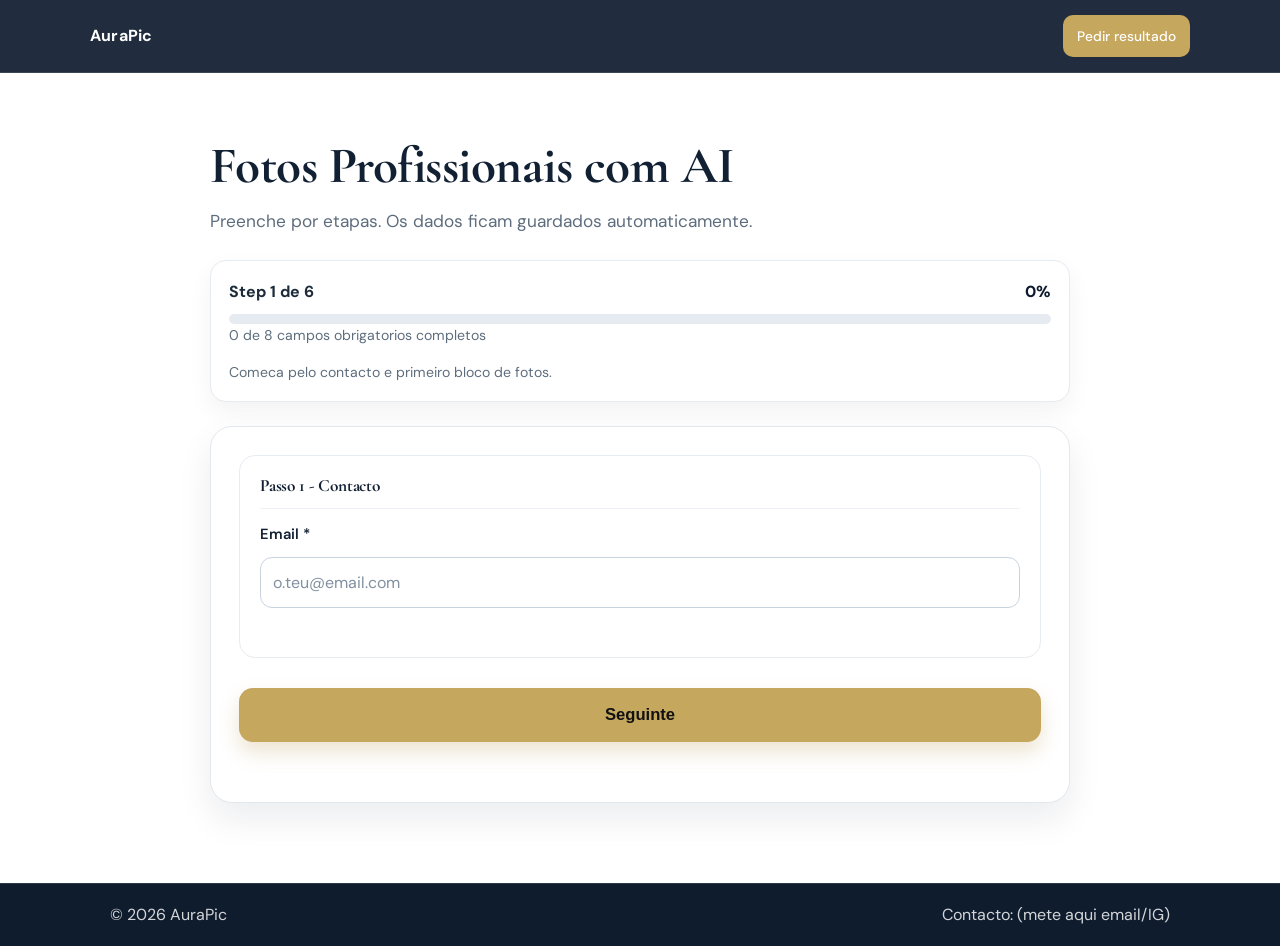
==== commit ed3f9269: "Alterações de versão Mobile. Alterações a nivel de estrutura de formulario." ====
--- a/form.html
+++ b/form.html
@@ -2,231 +2,14 @@
 <html lang="pt">
 <head>
   <meta charset="UTF-8" />
-  <meta name="viewport" content="width=device-width, initial-scale=1"/>
-  <title>Pedir Fotografias Profissionais com AI</title>
-  <link rel="stylesheet" href="style.css"/>
+  <meta name="viewport" content="width=device-width, initial-scale=1" />
+  <title>AuraPic - Formulario</title>
+  <meta http-equiv="refresh" content="0; url=form/step-1.html" />
 </head>
-<body class="form-page">
-
-<header class="topbar">
-  <div class="container topbar-inner">
-    <a class="brand" href="index.html">AI Images</a>
-    <nav class="nav">
-      <a href="index.html">Home</a>
-      <a class="btn small" href="form.html" aria-current="page">Pedir resultado</a>
-    </nav>
-  </div>
-</header>
-
-<main class="section">
-  <div class="container form-container">
-
-    <h1>Fotos Profissionais com AI</h1>
-    <p class="lead">
-      Envia referencias para gerar fotografias profissionais realistas, com imagem natural e fiel a tua aparencia.
-    </p>
-
-    <div class="card mt quick-start">
-      <h2>Leva 4-6 minutos. Faz ja de uma vez.</h2>
-      <p class="muted">Quanto mais completo estiver agora, mais rapido recebes o resultado final.</p>
-      <div class="quick-start-grid">
-        <div>
-          <strong>1) Junta as fotos</strong>
-          <p class="muted small">Rosto, corpo e outfits.</p>
-        </div>
-        <div>
-          <strong>2) Escolhe fundos</strong>
-          <p class="muted small">Corporate e cenario personalizado.</p>
-        </div>
-        <div>
-          <strong>3) Submete</strong>
-          <p class="muted small">Depois tratamos do resto por ti.</p>
-        </div>
-      </div>
-    </div>
-
-    <div class="card mt progress-card" id="formProgressCard" aria-live="polite">
-      <div class="progress-head">
-        <strong id="progressText">0 de 8 campos obrigatorios completos</strong>
-        <span id="progressPct">0%</span>
-      </div>
-      <div class="progress-track" role="progressbar" aria-valuemin="0" aria-valuemax="100" aria-valuenow="0">
-        <div id="progressFill" class="progress-fill"></div>
-      </div>
-      <p class="muted small" id="progressHint">Comeca pelo email e 1o bloco de fotos.</p>
-    </div>
-
-    <form id="leadForm" class="nice-form mt">
-      <div class="step-card" data-step data-required-keys="email">
-        <div class="step-head">
-          <h3>Passo 1 - Contacto</h3>
-          <span class="step-state">Por fazer</span>
-        </div>
-        <div class="field">
-          <label for="email">Email *</label>
-          <input id="email" name="email" type="email" placeholder="o.teu@email.com" required>
-        </div>
-      </div>
-
-      <div class="step-card" data-step data-required-keys="facePhotos,fullBodyPhotos">
-        <div class="step-head">
-          <h3>Passo 2 - Fotos da pessoa</h3>
-          <span class="step-state">Por fazer</span>
-        </div>
-
-        <div class="field">
-          <label>Fotografias do rosto (3) *</label>
-          <p class="hint">
-            Envia 3 fotos apenas do rosto. Se queres resultado final a sorrir, envia todas a sorrir.
-          </p>
-          <input
-            id="facePhotos"
-            name="facePhotos"
-            type="file"
-            accept="image/*"
-            multiple
-            required
-            data-min="1"
-            data-max="5"
-          >
-          <div class="previews" id="facePreviews"></div>
-        </div>
-
-        <div class="field">
-          <label>Fotografias de corpo inteiro (2) *</label>
-          <p class="hint">
-            Idealmente com bracos e pernas visiveis (especialmente se o objetivo for vestido/saia).
-          </p>
-          <input
-            id="fullBodyPhotos"
-            name="fullBodyPhotos"
-            type="file"
-            accept="image/*"
-            multiple
-            required
-            data-min="1"
-            data-max="5"
-          >
-          <div class="previews" id="fullBodyPreviews"></div>
-        </div>
-      </div>
-
-      <div class="step-card" data-step data-required-keys="outfit1Photos,outfit2Photos">
-        <div class="step-head">
-          <h3>Passo 3 - Fotos das roupas</h3>
-          <span class="step-state">Por fazer</span>
-        </div>
-
-        <div class="field">
-          <label>Roupa pretendida (Outfit 1) - ate 5 fotos *</label>
-          <p class="hint">Fotos das pecas (inclui sapatos, mala, gravata). De preferencia isoladas.</p>
-          <input
-            id="outfit1Photos"
-            name="outfit1Photos"
-            type="file"
-            accept="image/*"
-            multiple
-            required
-            data-min="1"
-            data-max="5"
-          >
-          <div class="previews" id="outfit1Previews"></div>
-        </div>
-
-        <div class="field">
-          <label>Roupa pretendida (Outfit 2) - ate 5 fotos *</label>
-          <p class="hint">Fotos das pecas (inclui sapatos, mala, gravata). De preferencia isoladas.</p>
-          <input
-            id="outfit2Photos"
-            name="outfit2Photos"
-            type="file"
-            accept="image/*"
-            multiple
-            required
-            data-min="1"
-            data-max="5"
-          >
-          <div class="previews" id="outfit2Previews"></div>
-        </div>
-      </div>
-
-      <div class="step-card" data-step data-required-keys="bg1,bg2Photo,pose">
-        <div class="step-head">
-          <h3>Passo 4 - Cenario e posicao</h3>
-          <span class="step-state">Por fazer</span>
-        </div>
-
-        <div class="field">
-          <label>Fundo Corporate para Outfit no1 *</label>
-          <select id="bg1" name="bg1" required>
-            <option value="" selected disabled>Seleciona</option>
-            <option>Branco</option>
-            <option>Preto</option>
-            <option>Cinzento</option>
-            <option>Beige</option>
-          </select>
-        </div>
-
-        <div class="field">
-          <label>Fundo a escolha para Outfit no2 (1 foto do local) *</label>
-          <input
-            id="bg2Photo"
-            name="bg2Photo"
-            type="file"
-            accept="image/*"
-            required
-            data-min="1"
-            data-max="1"
-          >
-          <div class="previews" id="bg2Previews"></div>
-        </div>
-
-        <div class="field">
-          <label>Para o outfit no2 e fundo a escolha, como pretende que seja a sua posicao? *</label>
-          <div class="radio-row">
-            <label class="radio">
-              <input type="radio" name="pose" value="Em pe" required>
-              <span>Em pé</span>
-            </label>
-            <label class="radio">
-              <input type="radio" name="pose" value="Sentado" required>
-              <span>Sentado</span>
-            </label>
-          </div>
-        </div>
-      </div>
-
-      <div class="step-card" data-step data-required-keys="">
-        <div class="step-head">
-          <h3>Passo 5 - Observacoes (opcional)</h3>
-        </div>
-        <div class="field">
-          <label for="notes">Observacoes (opcional)</label>
-          <textarea id="notes" name="notes" rows="5" placeholder="Ex: quero 2 imagens finais a sorrir, preferencia de iluminacao, etc."></textarea>
-        </div>
-      </div>
-
-      <div class="actions">
-        <button class="btn btn-submit" type="submit">Concluir pedido agora</button>
-      </div>
-
-      <p class="muted small anti-lazy-note">
-        Quanto mais rapido fechares este passo, mais rapido conseguimos iniciar a tua transformacao.
-      </p>
-
-      <p class="muted small" id="formMsg" aria-live="polite"></p>
-    </form>
-
-  </div>
-</main>
-
-<footer class="footer">
-  <div class="container footer-inner">
-    <span class="muted">&copy; 2026 AuraPic</span>
-    <span class="muted">Contacto: (mete aqui email/IG)</span>
-  </div>
-</footer>
-
-<script src="app.js"></script>
+<body>
+  <p>A redirecionar para <a href="form/step-1.html">form/step-1.html</a>...</p>
+  <script>
+    window.location.replace("form/step-1.html");
+  </script>
 </body>
 </html>
